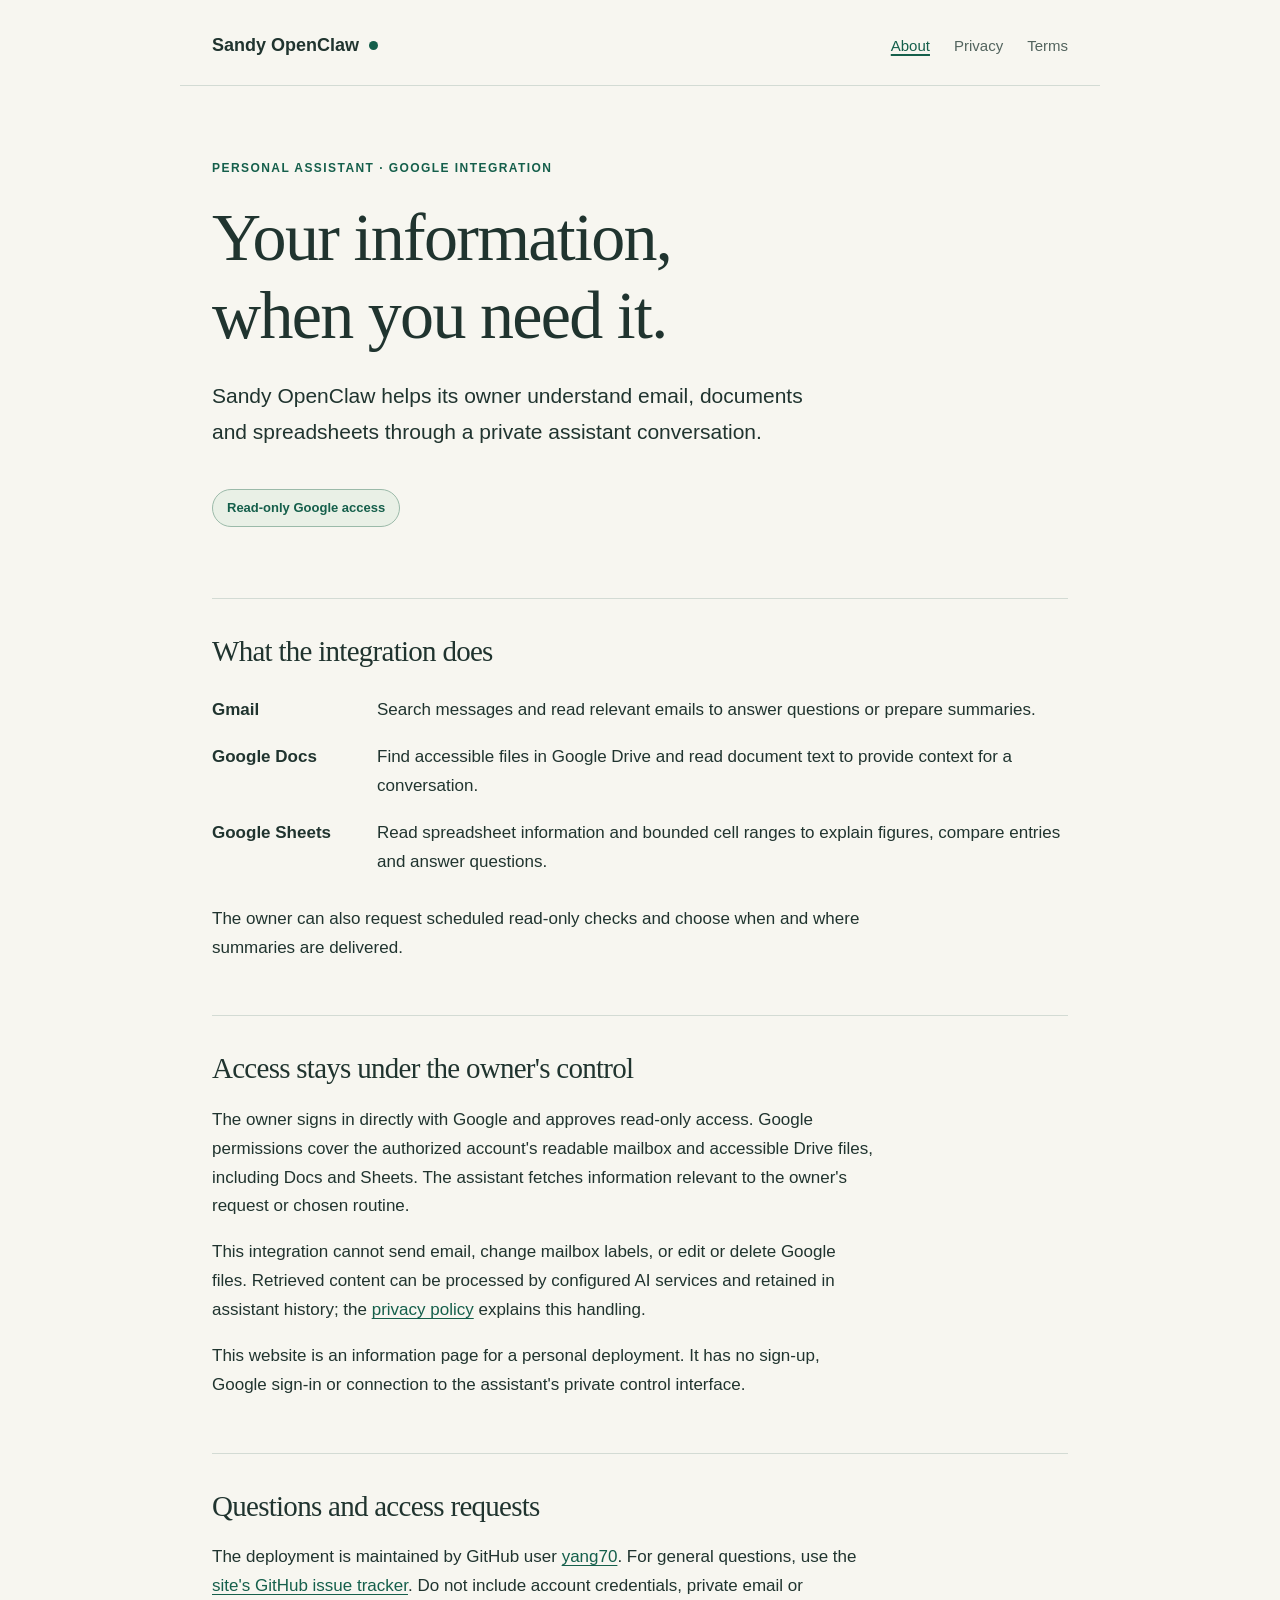
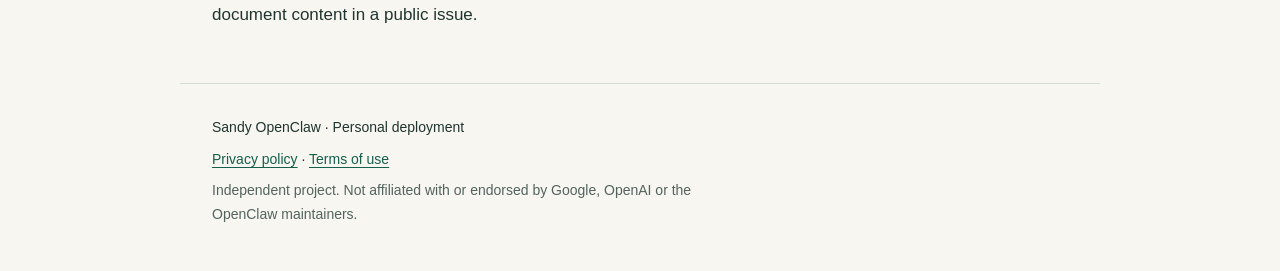
==== index.html @ 29780670 "Add read-only Google integration information and policies" ====
<!doctype html>
<html lang="en">
<head>
  <meta charset="utf-8">
  <meta name="viewport" content="width=device-width, initial-scale=1">
  <meta name="description" content="Sandy OpenClaw is a personal assistant with owner-authorized, read-only access to Gmail, Google Docs and Google Sheets.">
  <title>Sandy OpenClaw — Google integration</title>
  <link rel="canonical" href="https://yang70.github.io/">
  <link rel="stylesheet" href="styles.css">
</head>
<body>
  <a class="skip-link" href="#main">Skip to content</a>
  <header class="site-header">
    <a class="brand" href="./">Sandy OpenClaw<span class="brand-dot" aria-hidden="true"></span></a>
    <nav aria-label="Main navigation">
      <a href="./" aria-current="page">About</a>
      <a href="privacy.html">Privacy</a>
      <a href="terms.html">Terms</a>
    </nav>
  </header>
  <main id="main">
    <section class="hero" aria-labelledby="title">
      <p class="eyebrow">Personal assistant · Google integration</p>
      <h1 id="title">Your information,<br>when you need it.</h1>
      <p class="lede">Sandy OpenClaw helps its owner understand email, documents and spreadsheets through a private assistant conversation.</p>
      <p class="badge">Read-only Google access</p>
    </section>
    <section class="section" aria-labelledby="features">
      <h2 id="features">What the integration does</h2>
      <dl class="feature-list">
        <div><dt>Gmail</dt><dd>Search messages and read relevant emails to answer questions or prepare summaries.</dd></div>
        <div><dt>Google Docs</dt><dd>Find accessible files in Google Drive and read document text to provide context for a conversation.</dd></div>
        <div><dt>Google Sheets</dt><dd>Read spreadsheet information and bounded cell ranges to explain figures, compare entries and answer questions.</dd></div>
      </dl>
      <p>The owner can also request scheduled read-only checks and choose when and where summaries are delivered.</p>
    </section>
    <section class="section" aria-labelledby="permissions">
      <h2 id="permissions">Access stays under the owner's control</h2>
      <p>The owner signs in directly with Google and approves read-only access. Google permissions cover the authorized account's readable mailbox and accessible Drive files, including Docs and Sheets. The assistant fetches information relevant to the owner's request or chosen routine.</p>
      <p>This integration cannot send email, change mailbox labels, or edit or delete Google files. Retrieved content can be processed by configured AI services and retained in assistant history; the <a href="privacy.html">privacy policy</a> explains this handling.</p>
      <p>This website is an information page for a personal deployment. It has no sign-up, Google sign-in or connection to the assistant's private control interface.</p>
    </section>
    <section class="section" aria-labelledby="contact">
      <h2 id="contact">Questions and access requests</h2>
      <p>The deployment is maintained by GitHub user <a href="https://github.com/yang70">yang70</a>. For general questions, use the <a href="https://github.com/yang70/yang70.github.io/issues">site's GitHub issue tracker</a>. Do not include account credentials, private email or document content in a public issue.</p>
    </section>
  </main>
  <footer class="site-footer">
    <p>Sandy OpenClaw · Personal deployment</p>
    <p><a href="privacy.html">Privacy policy</a> · <a href="terms.html">Terms of use</a></p>
    <p class="muted">Independent project. Not affiliated with or endorsed by Google, OpenAI or the OpenClaw maintainers.</p>
  </footer>
</body>
</html>
---- styles.css ----
:root {
  color-scheme: light;
  --paper: #f7f6f0;
  --ink: #20342f;
  --muted: #53645e;
  --accent: #155f4b;
  --line: #d3dbd4;
}
* { box-sizing: border-box; }
html { scroll-behavior: smooth; }
body { margin: 0; background: var(--paper); color: var(--ink); font-family: -apple-system, BlinkMacSystemFont, "Segoe UI", sans-serif; font-size: 17px; line-height: 1.7; }
a { color: var(--accent); text-underline-offset: .2em; }
a:hover { text-decoration-thickness: 2px; }
a:focus-visible { outline: 3px solid var(--accent); outline-offset: 5px; border-radius: 2px; }
.skip-link { position: absolute; top: -100px; left: 16px; padding: 8px 16px; background: white; z-index: 2; }
.skip-link:focus { top: 8px; }
.site-header, main, .site-footer { max-width: 920px; margin-inline: auto; padding-inline: 32px; }
.site-header { display: flex; align-items: center; justify-content: space-between; gap: 20px; padding-top: 30px; padding-bottom: 24px; border-bottom: 1px solid var(--line); }
.brand { display: inline-flex; align-items: center; gap: 10px; color: var(--ink); font-size: 18px; font-weight: 700; text-decoration: none; }
.brand-dot { width: 9px; height: 9px; background: var(--accent); border-radius: 50%; }
nav { display: flex; flex-wrap: wrap; gap: 24px; font-size: 15px; }
nav a { color: var(--muted); text-decoration: none; }
nav a[aria-current="page"] { color: var(--accent); text-decoration: underline; text-decoration-thickness: 2px; }
.hero { padding-top: 72px; padding-bottom: 58px; }
.eyebrow { margin-top: 0; font-size: 12px; font-weight: 700; letter-spacing: .12em; text-transform: uppercase; color: var(--accent); }
h1, h2 { font-family: Georgia, "Times New Roman", serif; font-weight: 400; letter-spacing: -.025em; line-height: 1.15; }
h1 { font-size: clamp(36px, 7vw, 68px); margin-block: 20px 24px; }
h2 { font-size: 29px; margin-top: 0; margin-bottom: 20px; }
p { max-width: 70ch; }
.lede { font-size: 21px; max-width: 52ch; }
.badge { display: inline-block; margin-top: 18px; padding: 7px 14px; border: 1px solid #9bbaa9; border-radius: 999px; background: #e9f0e6; font-size: 13px; font-weight: 600; color: var(--accent); }
.section { padding-block: 36px; border-top: 1px solid var(--line); }
.feature-list { margin: 28px 0; }
.feature-list div { display: grid; grid-template-columns: 145px 1fr; gap: 20px; margin-block: 18px; }
dt { font-weight: 700; }
dd { margin: 0; }
.document { max-width: 840px; padding-top: 56px; padding-bottom: 52px; }
.document h1 { font-size: clamp(36px, 6vw, 50px); }
.document h2 { margin-top: 38px; font-size: 27px; }
.muted { color: var(--muted); font-size: 14px; }
.site-footer { padding-top: 24px; padding-bottom: 36px; border-top: 1px solid var(--line); font-size: 14px; }
.site-footer p { margin-block: 8px; }
@media (max-width: 580px) {
  .site-header, main, .site-footer { padding-inline: 22px; }
  .site-header { align-items: flex-start; flex-direction: column; gap: 14px; }
  .hero { padding-top: 42px; padding-bottom: 32px; }
  .lede { font-size: 19px; }
  .feature-list div { grid-template-columns: 1fr; gap: 3px; margin-block: 24px; }
  .document { padding-top: 38px; }
}
@media (prefers-reduced-motion: reduce) { html { scroll-behavior: auto; } }
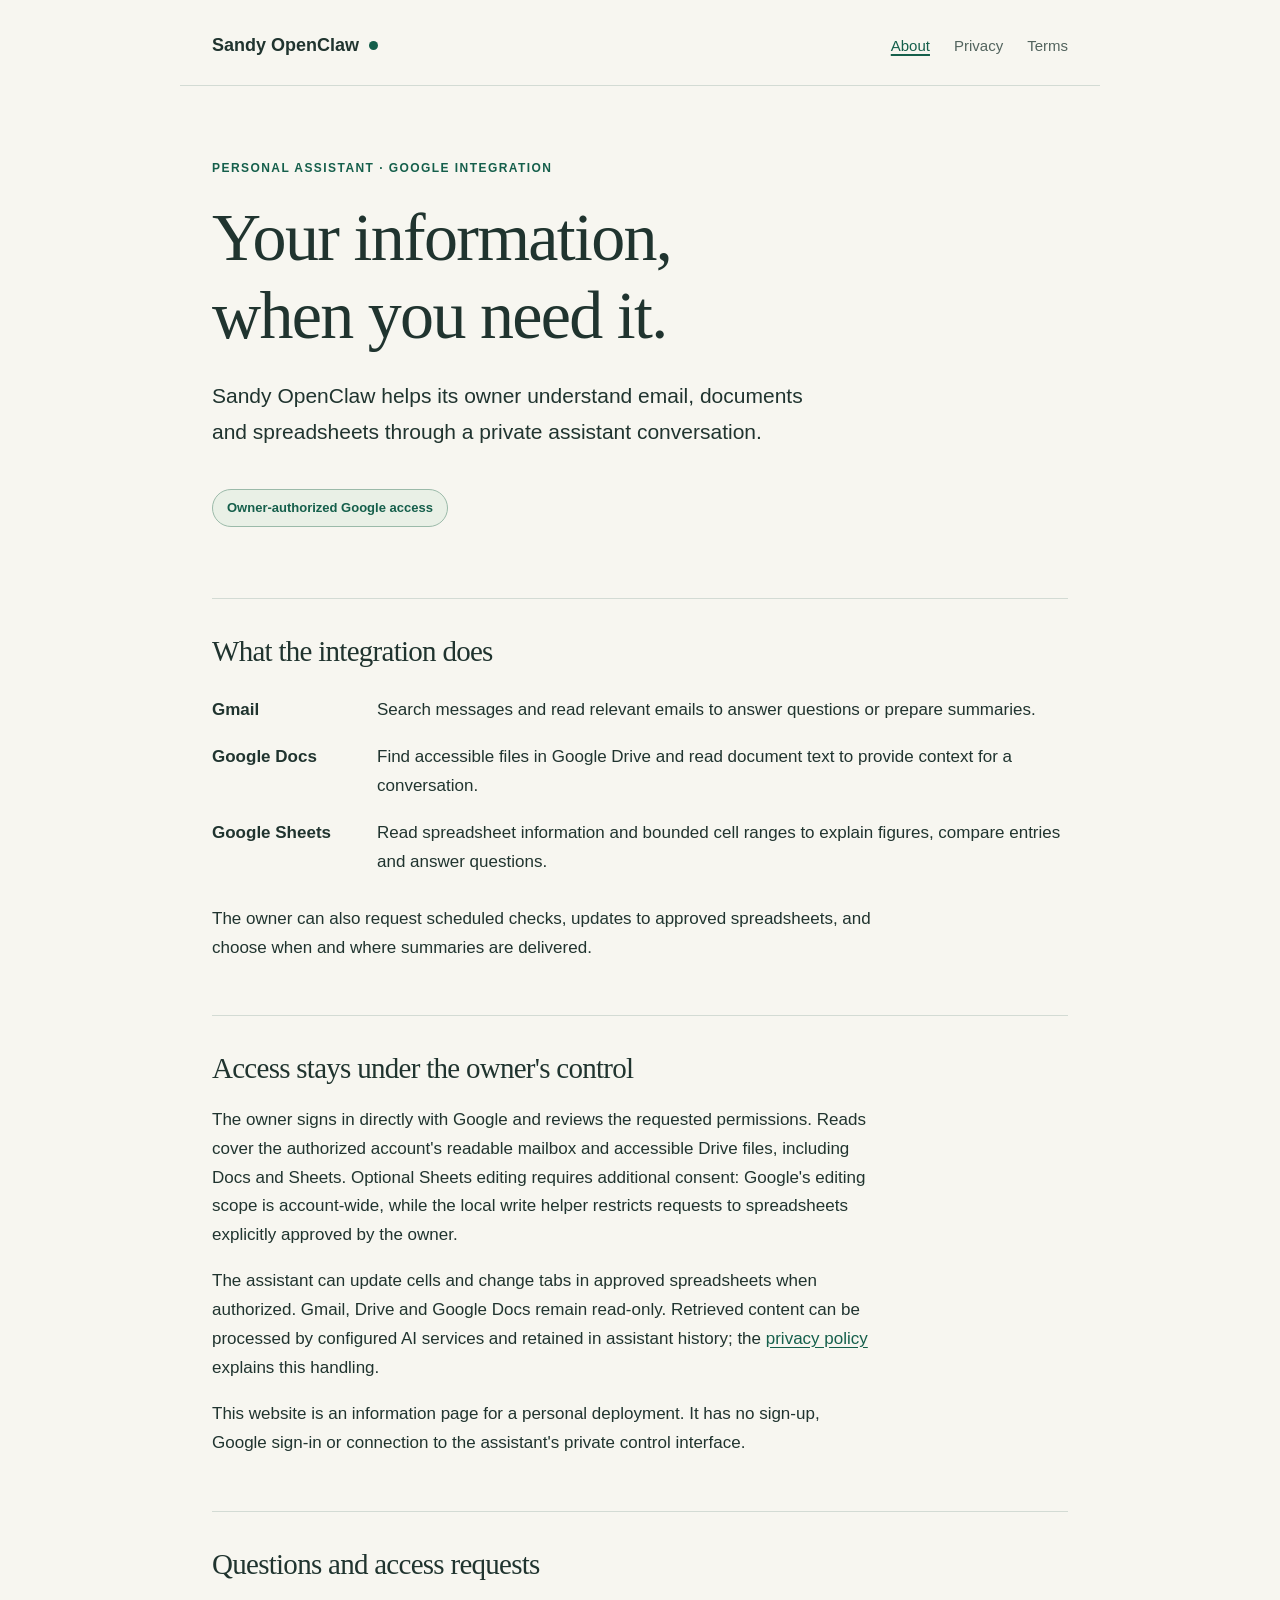
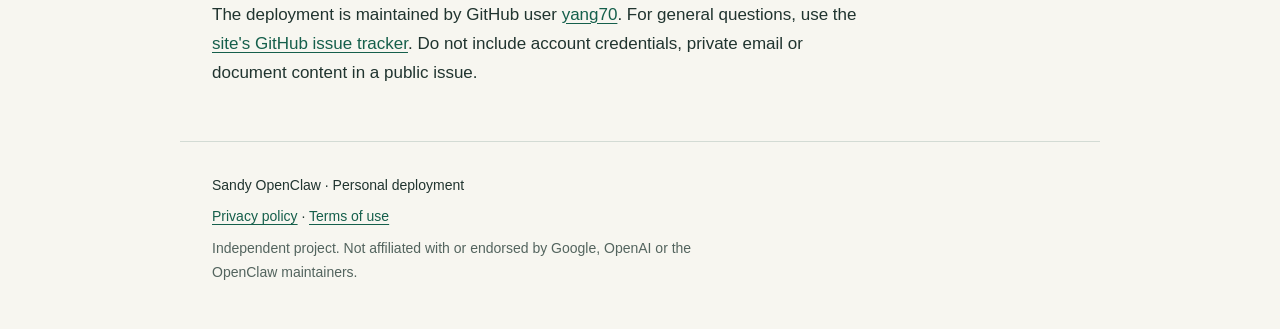
==== commit f44c6b0d: "Describe owner-authorized spreadsheet editing and local file limits" ====
--- a/index.html
+++ b/index.html
@@ -3,7 +3,7 @@
 <head>
   <meta charset="utf-8">
   <meta name="viewport" content="width=device-width, initial-scale=1">
-  <meta name="description" content="Sandy OpenClaw is a personal assistant with owner-authorized, read-only access to Gmail, Google Docs and Google Sheets.">
+  <meta name="description" content="Sandy OpenClaw is a personal assistant with owner-authorized Google reads and optional editing of approved spreadsheets.">
   <title>Sandy OpenClaw — Google integration</title>
   <link rel="canonical" href="https://yang70.github.io/">
   <link rel="stylesheet" href="styles.css">
@@ -23,7 +23,7 @@
       <p class="eyebrow">Personal assistant · Google integration</p>
       <h1 id="title">Your information,<br>when you need it.</h1>
       <p class="lede">Sandy OpenClaw helps its owner understand email, documents and spreadsheets through a private assistant conversation.</p>
-      <p class="badge">Read-only Google access</p>
+      <p class="badge">Owner-authorized Google access</p>
     </section>
     <section class="section" aria-labelledby="features">
       <h2 id="features">What the integration does</h2>
@@ -32,12 +32,12 @@
         <div><dt>Google Docs</dt><dd>Find accessible files in Google Drive and read document text to provide context for a conversation.</dd></div>
         <div><dt>Google Sheets</dt><dd>Read spreadsheet information and bounded cell ranges to explain figures, compare entries and answer questions.</dd></div>
       </dl>
-      <p>The owner can also request scheduled read-only checks and choose when and where summaries are delivered.</p>
+      <p>The owner can also request scheduled checks, updates to approved spreadsheets, and choose when and where summaries are delivered.</p>
     </section>
     <section class="section" aria-labelledby="permissions">
       <h2 id="permissions">Access stays under the owner's control</h2>
-      <p>The owner signs in directly with Google and approves read-only access. Google permissions cover the authorized account's readable mailbox and accessible Drive files, including Docs and Sheets. The assistant fetches information relevant to the owner's request or chosen routine.</p>
-      <p>This integration cannot send email, change mailbox labels, or edit or delete Google files. Retrieved content can be processed by configured AI services and retained in assistant history; the <a href="privacy.html">privacy policy</a> explains this handling.</p>
+      <p>The owner signs in directly with Google and reviews the requested permissions. Reads cover the authorized account's readable mailbox and accessible Drive files, including Docs and Sheets. Optional Sheets editing requires additional consent: Google's editing scope is account-wide, while the local write helper restricts requests to spreadsheets explicitly approved by the owner.</p>
+      <p>The assistant can update cells and change tabs in approved spreadsheets when authorized. Gmail, Drive and Google Docs remain read-only. Retrieved content can be processed by configured AI services and retained in assistant history; the <a href="privacy.html">privacy policy</a> explains this handling.</p>
       <p>This website is an information page for a personal deployment. It has no sign-up, Google sign-in or connection to the assistant's private control interface.</p>
     </section>
     <section class="section" aria-labelledby="contact">
